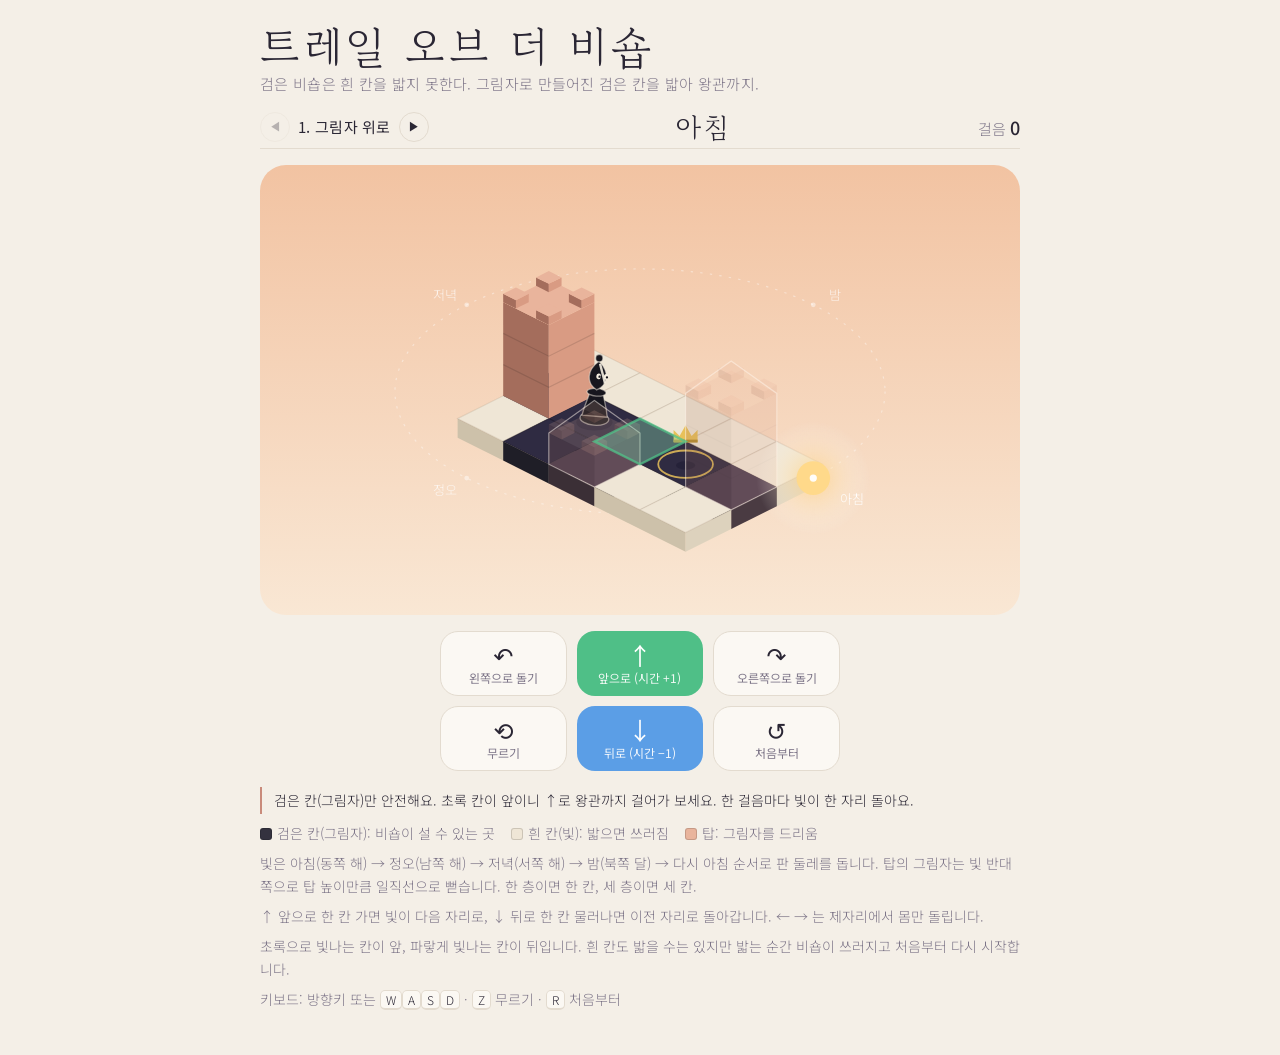
==== index.html @ 8dd511a9 "Trail of the Bishop: initial release Isometric shadow puzzle: a black bishop that can only stand on " ====
<!doctype html>
<html lang="ko">
<head>
<meta charset="utf-8">
<meta name="viewport" content="width=device-width, initial-scale=1, viewport-fit=cover">
<title>트레일 오브 더 비숍</title>
<meta name="claude:viewport-fit-sides" content="cover">
<link rel="stylesheet" href="https://fonts.googleapis.com/css2?family=Gowun+Batang:wght@400;700&family=Noto+Sans+KR:wght@300;400;500&display=swap">
<link rel="stylesheet" href="style.css">
</head>
<body>
<main class="app">
  <header class="top">
    <h1>트레일 오브 더 비숍</h1>
    <p class="tagline">검은 비숍은 흰 칸을 밟지 못한다. 그림자로 만들어진 검은 칸을 밟아 왕관까지.</p>
  </header>

  <section class="hud" aria-label="상태">
    <div class="hud-level">
      <button id="prevLevel" type="button" aria-label="이전 스테이지">◀</button>
      <span id="levelName">스테이지</span>
      <button id="nextLevel" type="button" aria-label="다음 스테이지">▶</button>
    </div>
    <div class="hud-time" id="timeLabel" aria-label="시각">06:00</div>
    <div class="hud-moves">걸음 <span id="moves">0</span></div>
  </section>

  <section class="sky" id="sky">
    <canvas id="board" width="640" height="420" aria-label="게임 보드"></canvas>
    <div class="msg" id="msg" hidden></div>
    <div class="overlay" id="overlay" hidden>
      <div class="card" role="dialog" aria-labelledby="overlayTitle">
        <h2 id="overlayTitle">클리어!</h2>
        <p id="overlayText"></p>
        <div class="row">
          <button class="btn" id="btnAgain" type="button">다시 하기</button>
          <button class="btn primary" id="btnNext" type="button">다음 스테이지</button>
        </div>
      </div>
    </div>
  </section>

  <section class="pad" aria-label="조작">
    <button type="button" data-action="L"><span class="k">↶</span><span class="l">왼쪽으로 돌기</span></button>
    <button type="button" class="fwd" data-action="F"><span class="k">↑</span><span class="l">앞으로 (시간 +1)</span></button>
    <button type="button" data-action="R"><span class="k">↷</span><span class="l">오른쪽으로 돌기</span></button>
    <button type="button" data-action="undo"><span class="k">⟲</span><span class="l">무르기</span></button>
    <button type="button" class="back" data-action="B"><span class="k">↓</span><span class="l">뒤로 (시간 −1)</span></button>
    <button type="button" data-action="restart"><span class="k">↺</span><span class="l">처음부터</span></button>
  </section>

  <section class="help">
    <p class="hint" id="hint"></p>
    <p class="legend">
      <span><i class="swatch shade"></i>검은 칸(그림자): 비숍이 설 수 있는 곳</span>
      <span><i class="swatch lit"></i>흰 칸(빛): 밟으면 쓰러짐</span>
      <span><i class="swatch bld"></i>탑: 그림자를 드리움</span>
    </p>
    <p>빛은 아침(동쪽 해) → 정오(남쪽 해) → 저녁(서쪽 해) → 밤(북쪽 달) → 다시 아침 순서로 판 둘레를 돕니다. 탑의 그림자는 빛 반대쪽으로 탑 높이만큼 일직선으로 뻗습니다. 한 층이면 한 칸, 세 층이면 세 칸.</p>
    <p>↑ 앞으로 한 칸 가면 빛이 다음 자리로, ↓ 뒤로 한 칸 물러나면 이전 자리로 돌아갑니다. ← → 는 제자리에서 몸만 돌립니다.</p>
    <p>초록으로 빛나는 칸이 앞, 파랗게 빛나는 칸이 뒤입니다. 흰 칸도 밟을 수는 있지만 밟는 순간 비숍이 쓰러지고 처음부터 다시 시작합니다.</p>
    <p>키보드: 방향키 또는 <kbd>W</kbd><kbd>A</kbd><kbd>S</kbd><kbd>D</kbd> · <kbd>Z</kbd> 무르기 · <kbd>R</kbd> 처음부터</p>
  </section>
</main>
<script src="engine.js"></script>
<script src="levels.js"></script>
<script src="game.js"></script>
</body>
</html>
---- style.css ----
/* 레이아웃: 한 열 가운데 정렬. 제목 → HUD → 하늘(판) → 조작 → 설명.
   아트: 체스 × 모뉴먼트 밸리. 파스텔 바탕, 얇은 세리프 제목, 선은 가늘게, 그림자는 거의 없이. */
:root {
  --bg: #f4efe7;          /* 상아색 종이 */
  --fg: #2a2634;          /* 먹색 */
  --muted: #7d7588;
  --panel: #fbf8f3;
  --line: #e3dbcf;
  --accent: #c98b7b;      /* 탑의 분홍빛 테라코타 */
  --accent-ink: #fff8f2;
  --fwd: #4fbf87;         /* 앞 칸 민트 */
  --back: #5b9ee6;        /* 뒤 칸 하늘 */
  --font-display: 'Gowun Batang', 'Noto Serif KR', Georgia, serif;
  --font-body: 'Noto Sans KR', system-ui, -apple-system, 'Segoe UI', 'Malgun Gothic', sans-serif;
}
@media (prefers-color-scheme: dark) {
  :root:not([data-theme="light"]) {
    --bg: #1b1927; --fg: #ece6f0; --muted: #9d96ad; --panel: #262436; --line: #39354d;
    --accent: #e0a090; --accent-ink: #1b1927; --fwd: #4fbf87; --back: #5b9ee6;
    color-scheme: dark;
  }
}
:root[data-theme="dark"] {
  --bg: #1b1927; --fg: #ece6f0; --muted: #9d96ad; --panel: #262436; --line: #39354d;
  --accent: #e0a090; --accent-ink: #1b1927; --fwd: #4fbf87; --back: #5b9ee6;
  color-scheme: dark;
}

* { box-sizing: border-box; }
[hidden] { display: none !important; }
body {
  margin: 0;
  background: var(--bg);
  color: var(--fg);
  font-family: var(--font-body);
  font-weight: 300;
  font-size: 15px;
  line-height: 1.6;
  padding-left: max(16px, env(safe-area-inset-left, 0px));
  padding-right: max(16px, env(safe-area-inset-right, 0px));
  padding-block: 22px 44px;
}
.app { max-width: 760px; margin: 0 auto; display: grid; gap: 16px; }

.top { display: grid; gap: 2px; }
.top h1 {
  font-family: var(--font-display);
  font-weight: 400;
  font-size: 44px;
  line-height: 1.1;
  margin: 0;
  letter-spacing: 0.08em;
  text-wrap: balance;
}
.top .tagline { margin: 0; color: var(--muted); letter-spacing: 0.02em; }

.hud {
  display: flex; flex-wrap: wrap; align-items: center; justify-content: space-between; gap: 8px 16px;
  font-variant-numeric: tabular-nums;
  padding-bottom: 6px;
  border-bottom: 1px solid var(--line);
}
.hud-level { display: flex; align-items: center; gap: 8px; min-width: 0; }
.hud-level button {
  width: 30px; height: 30px; border-radius: 50%; border: 1px solid var(--line);
  background: transparent; color: var(--fg); cursor: pointer; font-size: 12px;
}
.hud-level button:disabled { opacity: 0.3; cursor: default; }
.hud-level span { font-weight: 400; letter-spacing: 0.02em; }
.hud-time { font-family: var(--font-display); font-size: 28px; line-height: 1; letter-spacing: 0.12em; }
.hud-moves { color: var(--muted); }
.hud-moves span { color: var(--fg); font-weight: 500; font-size: 18px; }

.sky {
  position: relative;
  border-radius: 26px;
  padding: 10px 10px 14px;
  overflow: hidden;
  background: linear-gradient(180deg, #f2c3a2 0%, #f9e7d4 100%);
}
canvas#board { display: block; width: 100%; height: auto; margin: 0 auto; touch-action: manipulation; }

.msg {
  position: absolute; left: 50%; bottom: 16px; transform: translateX(-50%);
  max-width: calc(100% - 32px);
  background: rgba(42,38,52,0.78); color: #fbf8f3;
  padding: 8px 16px; border-radius: 999px; font-size: 14px; line-height: 1.3;
  pointer-events: none; text-align: center; letter-spacing: 0.02em;
}
.overlay {
  position: absolute; inset: 0; display: grid; place-items: center;
  background: rgba(42,38,52,0.42); padding: 16px;
}
.overlay .card {
  background: var(--panel); color: var(--fg);
  border-radius: 20px; padding: 26px 30px; display: grid; gap: 12px; text-align: center;
  min-width: min(100%, 260px);
  box-shadow: 0 16px 48px rgba(30,20,50,0.25);
}
.overlay h2 { font-family: var(--font-display); font-weight: 400; font-size: 32px; margin: 0; line-height: 1; letter-spacing: 0.1em; }
.overlay p { margin: 0; color: var(--muted); }
.overlay .row { display: flex; gap: 8px; justify-content: center; flex-wrap: wrap; }

button.btn {
  font-family: var(--font-body);
  font-size: 15px; padding: 10px 18px; border-radius: 999px;
  border: 1px solid var(--line); background: var(--panel); color: var(--fg); cursor: pointer;
  touch-action: manipulation;
}
button.btn.primary { background: var(--fg); color: var(--bg); border-color: transparent; }

.pad {
  display: grid; grid-template-columns: repeat(3, 1fr); gap: 10px;
  width: 100%; max-width: 400px; margin: 0 auto;
}
.pad button {
  font-family: var(--font-body);
  display: grid; justify-items: center; gap: 2px;
  padding: 11px 0 9px; border-radius: 18px;
  border: 1px solid var(--line); background: var(--panel); color: var(--fg);
  cursor: pointer; touch-action: manipulation; user-select: none; -webkit-user-select: none;
}
.pad button .k { font-size: 24px; line-height: 1; }
.pad button .l { font-size: 12px; color: var(--muted); }
.pad button.fwd { background: var(--fwd); color: #fff; border-color: transparent; }
.pad button.back { background: var(--back); color: #fff; border-color: transparent; }
.pad button.fwd .l, .pad button.back .l { color: #fff; opacity: 0.92; }
.pad button:active { transform: translateY(1px); }

button:focus-visible { outline: 2px solid var(--accent); outline-offset: 2px; }

.help { color: var(--muted); font-size: 14px; display: grid; gap: 8px; }
.help p { margin: 0; }
.help .hint { color: var(--fg); border-left: 2px solid var(--accent); padding: 2px 0 2px 12px; }
.help kbd {
  font-family: var(--font-body); font-size: 12px;
  border: 1px solid var(--line); border-bottom-width: 2px; border-radius: 5px;
  padding: 0 5px; background: var(--panel); color: var(--fg);
}
.help .legend { display: flex; flex-wrap: wrap; gap: 6px 16px; }
.swatch { display: inline-block; width: 12px; height: 12px; border-radius: 3px; vertical-align: -1px; margin-right: 5px; border: 1px solid rgba(0,0,0,0.15); }
.swatch.lit { background: #efe6d6; }
.swatch.shade { background: #34323f; }
.swatch.bld { background: #e9b49c; }

@media (prefers-reduced-motion: reduce) {
  .pad button:active { transform: none; }
}
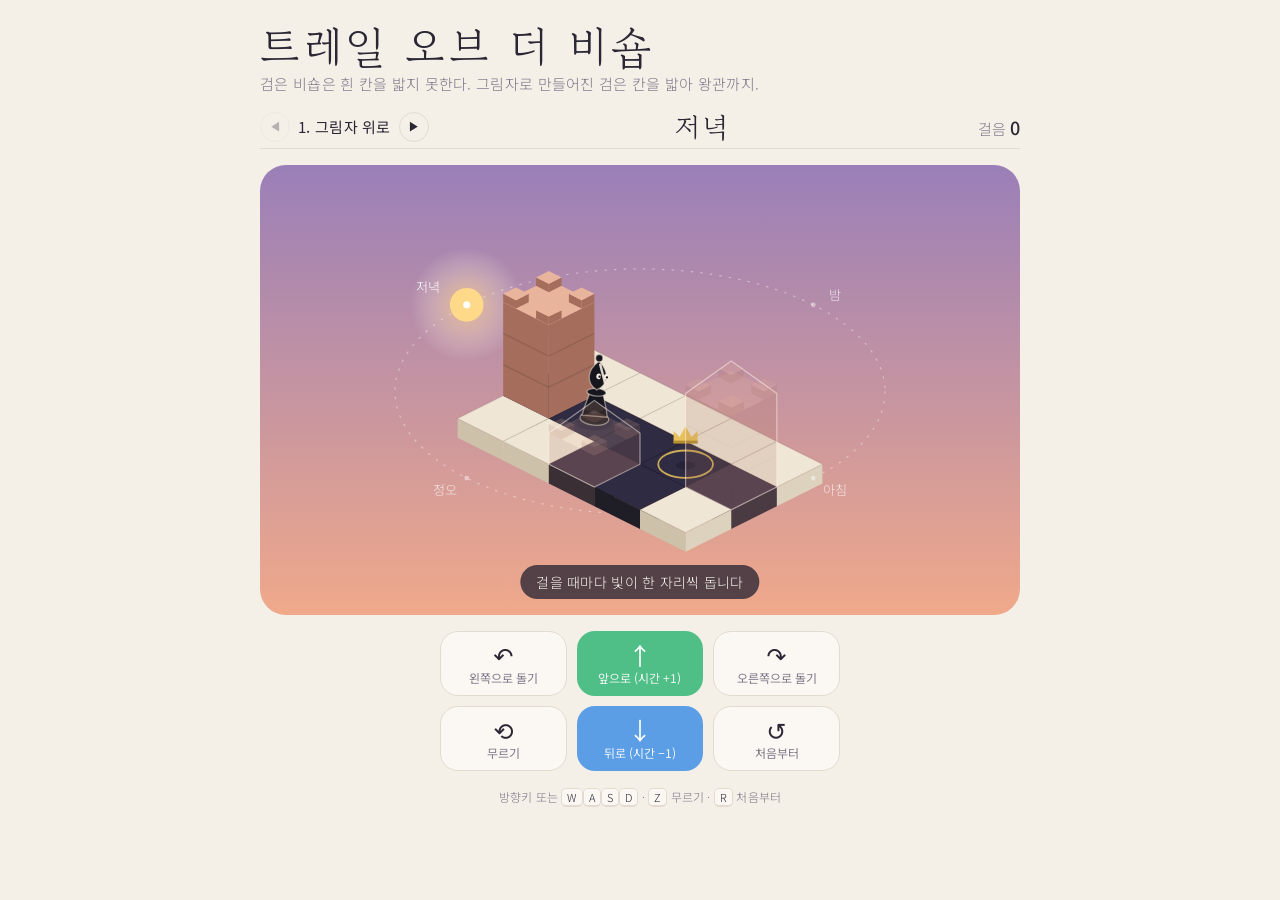
==== commit e8c87238: "Intro animation, trim help text Zoom-in from afar, crown appears, towers drop in, light turns on and" ====
--- a/index.html
+++ b/index.html
@@ -49,18 +49,7 @@
     <button type="button" data-action="restart"><span class="k">↺</span><span class="l">처음부터</span></button>
   </section>
 
-  <section class="help">
-    <p class="hint" id="hint"></p>
-    <p class="legend">
-      <span><i class="swatch shade"></i>검은 칸(그림자): 비숍이 설 수 있는 곳</span>
-      <span><i class="swatch lit"></i>흰 칸(빛): 밟으면 쓰러짐</span>
-      <span><i class="swatch bld"></i>탑: 그림자를 드리움</span>
-    </p>
-    <p>빛은 아침(동쪽 해) → 정오(남쪽 해) → 저녁(서쪽 해) → 밤(북쪽 달) → 다시 아침 순서로 판 둘레를 돕니다. 탑의 그림자는 빛 반대쪽으로 탑 높이만큼 일직선으로 뻗습니다. 한 층이면 한 칸, 세 층이면 세 칸.</p>
-    <p>↑ 앞으로 한 칸 가면 빛이 다음 자리로, ↓ 뒤로 한 칸 물러나면 이전 자리로 돌아갑니다. ← → 는 제자리에서 몸만 돌립니다.</p>
-    <p>초록으로 빛나는 칸이 앞, 파랗게 빛나는 칸이 뒤입니다. 흰 칸도 밟을 수는 있지만 밟는 순간 비숍이 쓰러지고 처음부터 다시 시작합니다.</p>
-    <p>키보드: 방향키 또는 <kbd>W</kbd><kbd>A</kbd><kbd>S</kbd><kbd>D</kbd> · <kbd>Z</kbd> 무르기 · <kbd>R</kbd> 처음부터</p>
-  </section>
+  <p class="keys">방향키 또는 <kbd>W</kbd><kbd>A</kbd><kbd>S</kbd><kbd>D</kbd> · <kbd>Z</kbd> 무르기 · <kbd>R</kbd> 처음부터</p>
 </main>
 <script src="engine.js"></script>
 <script src="levels.js"></script>
--- a/style.css
+++ b/style.css
@@ -129,19 +129,12 @@
 
 button:focus-visible { outline: 2px solid var(--accent); outline-offset: 2px; }
 
-.help { color: var(--muted); font-size: 14px; display: grid; gap: 8px; }
-.help p { margin: 0; }
-.help .hint { color: var(--fg); border-left: 2px solid var(--accent); padding: 2px 0 2px 12px; }
-.help kbd {
-  font-family: var(--font-body); font-size: 12px;
+.keys { margin: 0; text-align: center; color: var(--muted); font-size: 12px; letter-spacing: 0.02em; }
+.keys kbd {
+  font-family: var(--font-body); font-size: 11px;
   border: 1px solid var(--line); border-bottom-width: 2px; border-radius: 5px;
   padding: 0 5px; background: var(--panel); color: var(--fg);
 }
-.help .legend { display: flex; flex-wrap: wrap; gap: 6px 16px; }
-.swatch { display: inline-block; width: 12px; height: 12px; border-radius: 3px; vertical-align: -1px; margin-right: 5px; border: 1px solid rgba(0,0,0,0.15); }
-.swatch.lit { background: #efe6d6; }
-.swatch.shade { background: #34323f; }
-.swatch.bld { background: #e9b49c; }
 
 @media (prefers-reduced-motion: reduce) {
   .pad button:active { transform: none; }
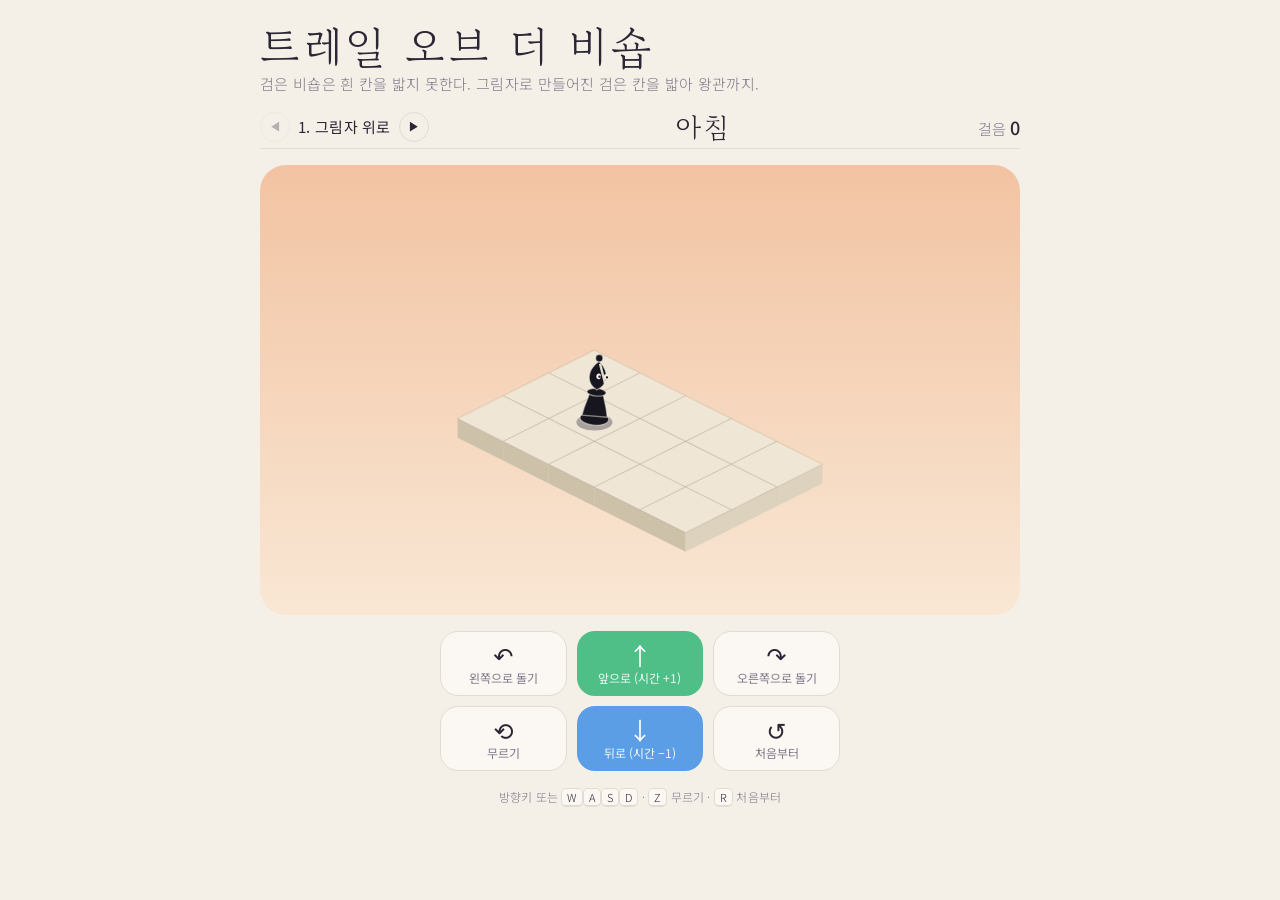
==== commit 6bc05874: "Remove all in-game message bubbles Co-Authored-By: Claude Fable 5.1 <noreply@anthropic.com>" ====
--- a/index.html
+++ b/index.html
@@ -27,7 +27,6 @@
 
   <section class="sky" id="sky">
     <canvas id="board" width="640" height="420" aria-label="게임 보드"></canvas>
-    <div class="msg" id="msg" hidden></div>
     <div class="overlay" id="overlay" hidden>
       <div class="card" role="dialog" aria-labelledby="overlayTitle">
         <h2 id="overlayTitle">클리어!</h2>
--- a/style.css
+++ b/style.css
@@ -80,13 +80,6 @@
 }
 canvas#board { display: block; width: 100%; height: auto; margin: 0 auto; touch-action: manipulation; }
 
-.msg {
-  position: absolute; left: 50%; bottom: 16px; transform: translateX(-50%);
-  max-width: calc(100% - 32px);
-  background: rgba(42,38,52,0.78); color: #fbf8f3;
-  padding: 8px 16px; border-radius: 999px; font-size: 14px; line-height: 1.3;
-  pointer-events: none; text-align: center; letter-spacing: 0.02em;
-}
 .overlay {
   position: absolute; inset: 0; display: grid; place-items: center;
   background: rgba(42,38,52,0.42); padding: 16px;
